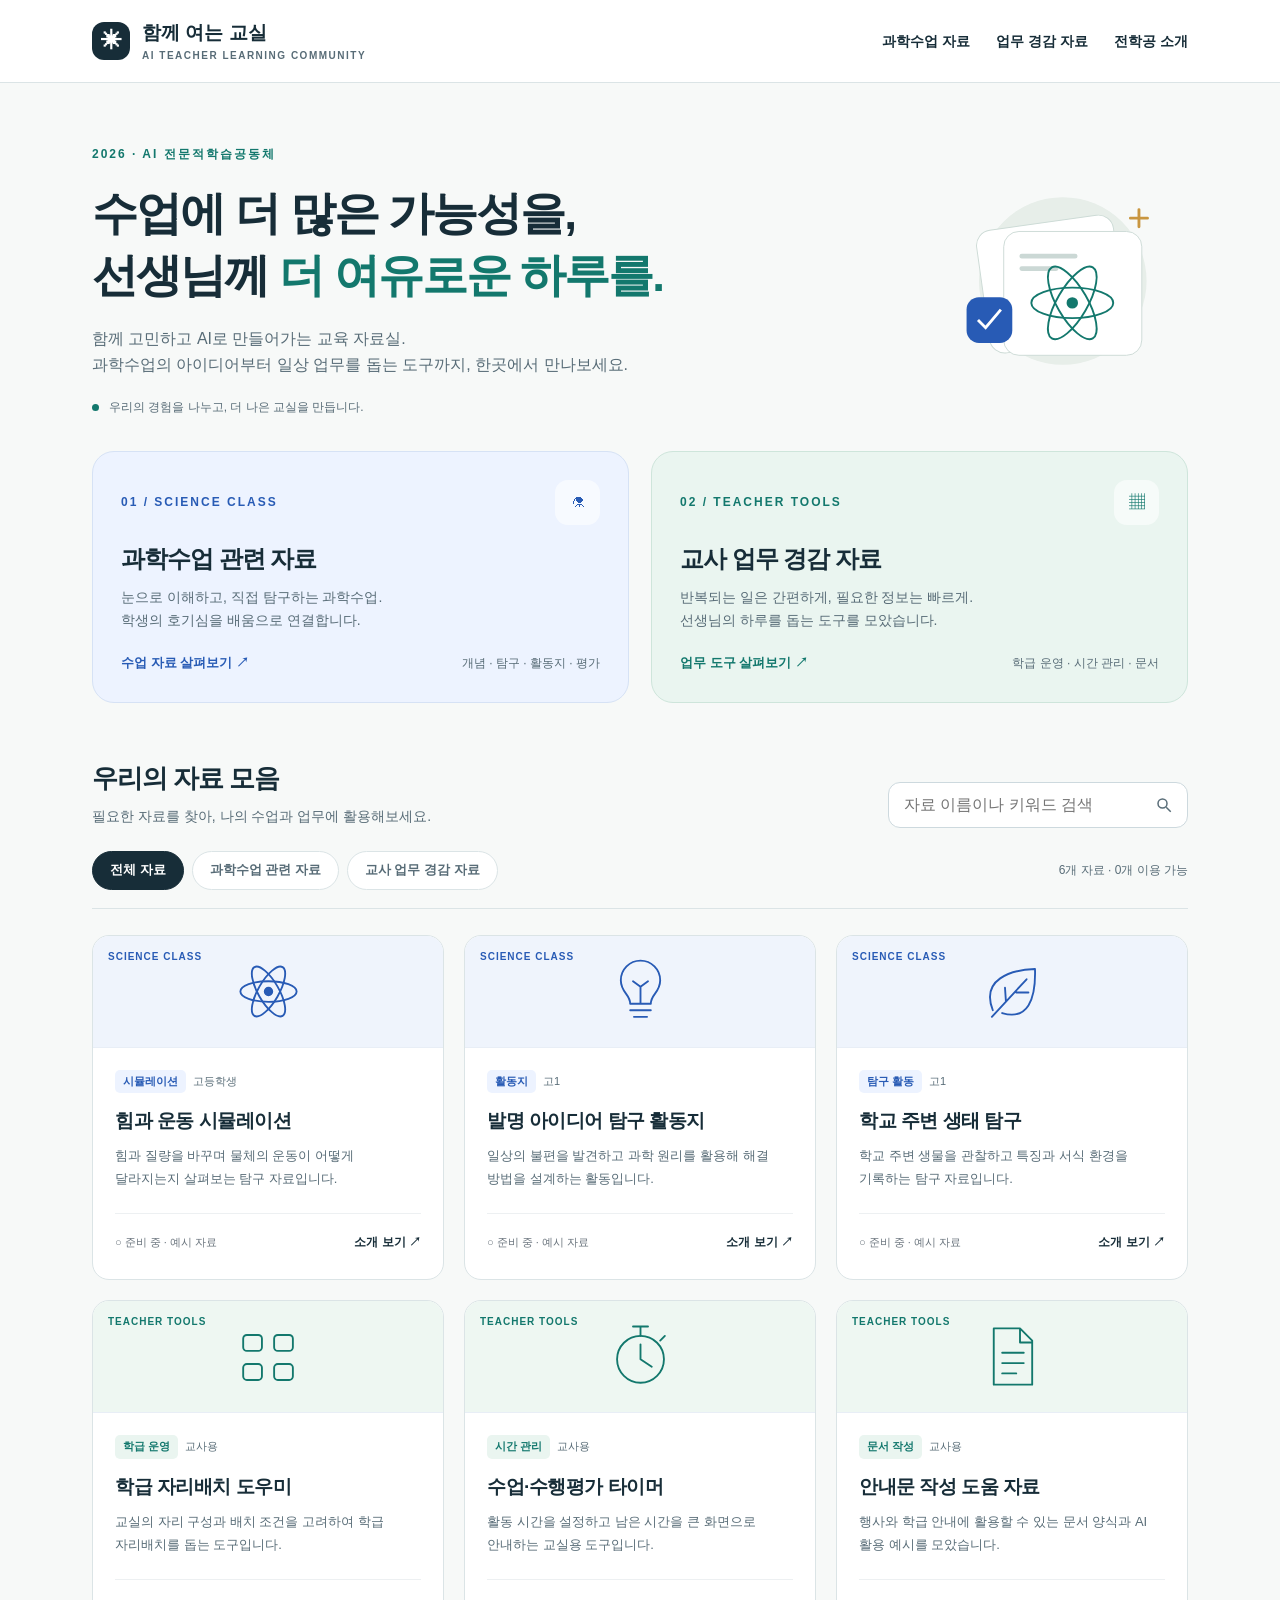
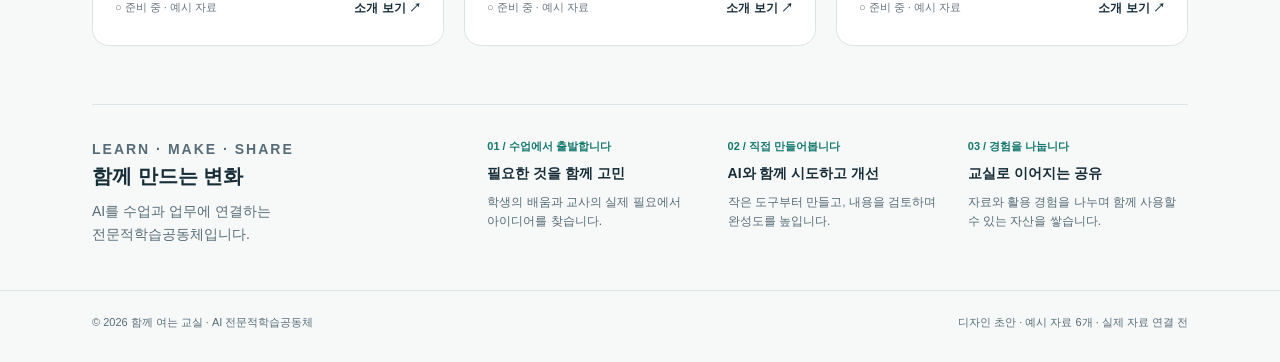
==== index.html @ 724ffe02 "Add files via upload" ====
<!DOCTYPE html>
<html lang="ko">
<head>
<meta charset="UTF-8">
<meta name="viewport" content="width=device-width,initial-scale=1">
<meta name="description" content="AI 전문적학습공동체의 과학수업 자료와 교사 업무 경감 도구를 만나는 공간">
<title>함께 여는 교실 | AI 전문적학습공동체</title>
<style>
:root{--ink:#172d38;--muted:#586c77;--line:#dbe4e6;--paper:#f7f9f8;--blue:#285bb5;--teal:#13786d}*{box-sizing:border-box}html{scroll-behavior:smooth;scroll-padding-top:100px}body{margin:0;background:var(--paper);color:var(--ink);font-family:"Pretendard","Noto Sans KR","Malgun Gothic",sans-serif;line-height:1.6;word-break:keep-all}button,input,a{-webkit-tap-highlight-color:transparent}button,input{font:inherit}a{color:inherit;text-decoration:none}button,a,input{outline-offset:5px}button:focus-visible,a:focus-visible,input:focus-visible{outline:3px solid #d48316}button{cursor:pointer}svg{display:block}header{background:rgba(255,255,255,.97);border-bottom:1px solid var(--line);position:sticky;top:0;z-index:10}.wrap{max-width:1160px;margin:auto;padding:0 32px}.header-row{min-height:82px;display:flex;align-items:center;justify-content:space-between;gap:25px}.brand{display:flex;gap:12px;align-items:center;font-size:19px;font-weight:800}.brand-mark{width:38px;height:38px;border-radius:12px;background:var(--ink);display:grid;place-items:center;color:white;font-size:21px}.brand small{display:block;font-size:10px;letter-spacing:1.5px;font-weight:600;color:var(--muted)}nav{display:flex;gap:26px;font-size:14px;font-weight:700}nav a:hover{color:var(--blue)}.hero{padding:62px 0 34px;display:grid;grid-template-columns:1fr 250px;align-items:center;gap:24px}.eyebrow{font-size:12px;letter-spacing:2px;font-weight:800;color:var(--teal);margin:0 0 18px}.hero h1{font-size:clamp(30px,4vw,46px);letter-spacing:-2px;line-height:1.35;margin:0 0 20px}.hero h1 span{color:var(--teal)}.lead{color:var(--muted);font-size:16px;margin:0;max-width:660px}.hero-art{width:240px;height:200px}.hero-foot{display:flex;gap:10px;align-items:center;margin-top:20px;font-size:12px;color:var(--muted)}.dot{width:7px;height:7px;background:var(--teal);border-radius:50%}.gateways{display:grid;grid-template-columns:1fr 1fr;gap:22px;margin:0 0 55px}.gateway{border:1px solid #d6e2f5;background:#edf3ff;border-radius:22px;padding:28px;display:block;position:relative;transition:transform .18s,box-shadow .18s}.gateway:hover{transform:translateY(-3px);box-shadow:0 10px 25px #233e5c10}.gateway.work{background:#eaf5f0;border-color:#cee5db}.gate-top{display:flex;align-items:center;justify-content:space-between;color:var(--blue)}.work .gate-top{color:var(--teal)}.gate-number{font-size:12px;font-weight:700;letter-spacing:2px}.iconbox{width:45px;height:45px;display:grid;place-items:center;border-radius:13px;background:#fff9}.gateway h2{font-size:24px;margin:15px 0 8px;letter-spacing:-1px}.gateway p{color:var(--muted);font-size:14px;margin:0 0 22px}.gate-bottom{display:flex;align-items:center;justify-content:space-between;font-size:13px;font-weight:800;color:var(--blue)}.work .gate-bottom{color:var(--teal)}.tags{font-size:12px;font-weight:400;color:var(--muted)}.section-top{display:flex;align-items:end;justify-content:space-between;gap:20px;margin-bottom:23px}.section-top h2{font-size:26px;letter-spacing:-1px;margin:0}.section-top p{color:var(--muted);font-size:14px;margin:6px 0 0}.search{position:relative;width:300px;flex-shrink:0}.search input{width:100%;height:46px;border:1px solid #cdd9de;border-radius:12px;background:white;padding:0 42px 0 15px;color:var(--ink)}.search svg{position:absolute;right:15px;top:14px;color:var(--muted);pointer-events:none}.toolbar{display:flex;align-items:center;justify-content:space-between;gap:12px;border-bottom:1px solid var(--line);padding-bottom:18px;margin-bottom:26px}.filters{display:flex;gap:8px;flex-wrap:wrap}.filter{border:1px solid var(--line);background:white;color:var(--muted);padding:8px 17px;border-radius:30px;font-size:13px;font-weight:700}.filter[aria-pressed="true"]{background:var(--ink);color:white;border-color:var(--ink)}.count{font-size:12px;color:var(--muted);white-space:nowrap}.cards{display:grid;grid-template-columns:repeat(3,1fr);gap:20px}.card{border:1px solid var(--line);background:white;border-radius:17px;overflow:hidden;display:flex;flex-direction:column}.card-visual{height:112px;position:relative;display:flex;align-items:center;justify-content:center;background:#eff4fc;color:var(--blue);border-bottom:1px solid #e8eef6}.card[data-category="work"] .card-visual{background:#eef7f2;color:var(--teal)}.card-visual:before{content:"";position:absolute;inset:0;background-image:radial-gradient(currentColor .7px,transparent .7px);background-size:14px 14px;opacity:.12}.card-visual svg{width:75px;height:75px;position:relative}.visual-label{position:absolute;top:13px;left:15px;font-size:10px;font-weight:700;letter-spacing:1px}.card-body{padding:22px;display:flex;flex-direction:column;flex:1}.meta{display:flex;align-items:center;gap:7px;font-size:11px;color:var(--muted)}.pill{padding:3px 8px;border-radius:5px;background:#edf3ff;color:var(--blue);font-weight:700}.card[data-category="work"] .pill{background:#eaf5f0;color:var(--teal)}.card h3{font-size:19px;margin:13px 0 9px;letter-spacing:-.5px}.card p{font-size:13px;color:var(--muted);margin:0 0 22px;line-height:1.75;flex:1}.card-actions{display:flex;align-items:center;justify-content:space-between;border-top:1px solid #edf0f2;padding-top:14px;gap:10px}.status{font-size:11px;color:#6a747d}.details-btn{font-size:12px;font-weight:700;border:0;background:none;padding:5px 0;color:var(--ink)}.open-link{font-size:12px;font-weight:700;color:var(--blue)}.empty{padding:55px 15px;text-align:center;color:var(--muted);border:1px dashed var(--line);border-radius:16px}.empty button{display:block;margin:15px auto 0;background:var(--ink);color:white;border:0;padding:8px 16px;border-radius:8px}.about{margin:58px 0 45px;border-top:1px solid var(--line);padding-top:33px;display:grid;grid-template-columns:1fr 2fr;gap:45px}.about h2{font-size:20px;margin:0 0 8px}.about p{font-size:14px;color:var(--muted);margin:0}.principles{display:grid;grid-template-columns:repeat(3,1fr);gap:20px}.principles strong{display:block;font-size:14px;margin-bottom:8px}.principles p{font-size:12px}.principles b{font-size:11px;color:var(--teal);display:block;margin-bottom:7px}footer{border-top:1px solid var(--line);padding:23px 0 30px;color:var(--muted);font-size:11px}.footer-row{display:flex;justify-content:space-between;gap:15px}dialog{width:min(520px,calc(100% - 32px));border:1px solid var(--line);border-radius:20px;padding:30px;color:var(--ink);box-shadow:0 25px 100px #172d3830}dialog::backdrop{background:#172d3866;backdrop-filter:blur(4px)}dialog h2{font-size:23px;margin:18px 0 12px}dialog p{font-size:15px;color:var(--muted)}.modal-note{font-size:13px!important;background:#f3f6f8;padding:15px;border-radius:10px}.close{float:right;border:0;background:#edf1f3;border-radius:50%;width:32px;height:32px}.skip{position:absolute;top:-70px;left:15px;background:white;padding:10px;z-index:99}.skip:focus{top:10px}[hidden]{display:none!important}@media(max-width:850px){.hero{grid-template-columns:1fr 180px}.hero-art{width:180px}.cards{grid-template-columns:repeat(2,1fr)}.tags{display:none}.about{grid-template-columns:1fr;gap:25px}nav{gap:15px;font-size:12px}}@media(max-width:600px){.wrap{padding:0 20px}.header-row{min-height:72px}.brand{font-size:16px}.brand small{font-size:8px}nav a:not(:last-child){display:none}.hero{display:block;padding:36px 0 27px}.hero-art{display:none}.hero h1{letter-spacing:-1.3px;font-size:32px}.lead{font-size:14px}.gateways{grid-template-columns:1fr;gap:14px;margin-bottom:38px}.gateway{padding:23px}.gateway h2{font-size:22px}.gateway p{margin-bottom:18px}.section-top{display:block}.search{width:100%;margin-top:20px}.toolbar{align-items:start;flex-direction:column}.filter{font-size:12px;padding:8px 13px}.cards{grid-template-columns:1fr}.card-visual{height:105px}.principles{grid-template-columns:1fr}.footer-row{flex-direction:column}.about{margin-top:40px}}@media(prefers-reduced-motion:reduce){html{scroll-behavior:auto}*{transition:none!important}}
</style>
</head>
<body>
<a class="skip" href="#resources">자료 목록으로 바로가기</a>
<header><div class="wrap header-row"><a class="brand" href="#top"><span class="brand-mark" aria-hidden="true">✳</span><span>함께 여는 교실<small>AI TEACHER LEARNING COMMUNITY</small></span></a><nav aria-label="주 메뉴"><a href="#resources" data-go="science">과학수업 자료</a><a href="#resources" data-go="work">업무 경감 자료</a><a href="#about">전학공 소개</a></nav></div></header>
<main class="wrap" id="top">
<section class="hero" aria-labelledby="hero-title"><div><p class="eyebrow">2026 · AI 전문적학습공동체</p><h1 id="hero-title">수업에 더 많은 가능성을,<br>선생님께 <span>더 여유로운 하루를.</span></h1><p class="lead">함께 고민하고 AI로 만들어가는 교육 자료실.<br>과학수업의 아이디어부터 일상 업무를 돕는 도구까지, 한곳에서 만나보세요.</p><div class="hero-foot"><span class="dot"></span>우리의 경험을 나누고, 더 나은 교실을 만듭니다.</div></div>
<svg class="hero-art" viewBox="0 0 250 210" aria-hidden="true"><circle cx="130" cy="105" r="88" fill="#e7eee9"/><rect x="46" y="43" width="145" height="130" rx="16" fill="white" stroke="#cddbd6" transform="rotate(-8 120 110)"/><rect x="68" y="53" width="145" height="130" rx="16" fill="#fff" stroke="#cddbd6"/><path d="M87 79h56m-56 13h36" stroke="#cbd8d5" stroke-width="5" stroke-linecap="round"/><g stroke="#13786d" stroke-width="2" fill="none" transform="translate(140 128)"><ellipse rx="43" ry="16"/><ellipse rx="43" ry="16" transform="rotate(60)"/><ellipse rx="43" ry="16" transform="rotate(-60)"/><circle r="6" fill="#13786d" stroke="none"/></g><rect x="29" y="122" width="48" height="48" rx="13" fill="#285bb5"/><path d="m41 146 8 8 16-19" stroke="white" stroke-width="3" fill="none"/><path d="M210 30v18m-9-9h18" stroke="#c99640" stroke-width="3" stroke-linecap="round"/></svg></section>
<section class="gateways" aria-label="자료 분류"><a class="gateway" href="#resources" data-go="science"><div class="gate-top"><span class="gate-number">01 / SCIENCE CLASS</span><span class="iconbox" aria-hidden="true">⚗</span></div><h2>과학수업 관련 자료</h2><p>눈으로 이해하고, 직접 탐구하는 과학수업.<br>학생의 호기심을 배움으로 연결합니다.</p><div class="gate-bottom"><span>수업 자료 살펴보기 ↗</span><span class="tags">개념 · 탐구 · 활동지 · 평가</span></div></a><a class="gateway work" href="#resources" data-go="work"><div class="gate-top"><span class="gate-number">02 / TEACHER TOOLS</span><span class="iconbox" aria-hidden="true">▦</span></div><h2>교사 업무 경감 자료</h2><p>반복되는 일은 간편하게, 필요한 정보는 빠르게.<br>선생님의 하루를 돕는 도구를 모았습니다.</p><div class="gate-bottom"><span>업무 도구 살펴보기 ↗</span><span class="tags">학급 운영 · 시간 관리 · 문서</span></div></a></section>
<section id="resources" aria-labelledby="resources-title"><div class="section-top"><div><h2 id="resources-title">우리의 자료 모음</h2><p>필요한 자료를 찾아, 나의 수업과 업무에 활용해보세요.</p></div><div class="search"><label for="search" hidden>자료 이름 또는 키워드 검색</label><input id="search" type="search" placeholder="자료 이름이나 키워드 검색" autocomplete="off"><svg width="18" height="18" viewBox="0 0 24 24" fill="none" stroke="currentColor" stroke-width="2" aria-hidden="true"><circle cx="10" cy="10" r="6"/><path d="m15 15 6 6"/></svg></div></div><div class="toolbar"><div class="filters" aria-label="자료 분류 필터"><button class="filter" data-filter="all" aria-pressed="true">전체 자료</button><button class="filter" data-filter="science" aria-pressed="false">과학수업 관련 자료</button><button class="filter" data-filter="work" aria-pressed="false">교사 업무 경감 자료</button></div><span class="count" id="count" role="status" aria-live="polite"></span></div><div class="cards" id="cards"></div><div class="empty" id="empty" hidden>검색 조건에 맞는 자료가 없습니다.<br>다른 단어로 검색해보세요.<button id="reset">전체 자료 보기</button></div><noscript><p>검색과 자료 목록을 이용하려면 브라우저에서 JavaScript를 허용해주세요.</p></noscript></section>
<section class="about" id="about"><div><p class="eyebrow">LEARN · MAKE · SHARE</p><h2>함께 만드는 변화</h2><p>AI를 수업과 업무에 연결하는<br>전문적학습공동체입니다.</p></div><div class="principles"><div><b>01 / 수업에서 출발합니다</b><strong>필요한 것을 함께 고민</strong><p>학생의 배움과 교사의 실제 필요에서 아이디어를 찾습니다.</p></div><div><b>02 / 직접 만들어봅니다</b><strong>AI와 함께 시도하고 개선</strong><p>작은 도구부터 만들고, 내용을 검토하며 완성도를 높입니다.</p></div><div><b>03 / 경험을 나눕니다</b><strong>교실로 이어지는 공유</strong><p>자료와 활용 경험을 나누며 함께 사용할 수 있는 자산을 쌓습니다.</p></div></div></section>
</main><footer><div class="wrap footer-row"><span>© 2026 함께 여는 교실 · AI 전문적학습공동체</span><span>디자인 초안 · 예시 자료 6개 · 실제 자료 연결 전</span></div></footer>
<dialog id="detail" aria-labelledby="detail-title"><button class="close" aria-label="소개 창 닫기" id="close">✕</button><span class="pill" id="detail-category"></span><h2 id="detail-title"></h2><p id="detail-description"></p><p class="modal-note">이 항목은 화면 구성을 위한 예시입니다. 실제 자료가 등록되면 이곳에서 자료를 열 수 있습니다.</p><div id="detail-link"></div></dialog>
<script>
/* =============================================================
   자료 추가/수정 방법
   아래 RESOURCES의 한 항목을 복사해서 추가하세요.
   category: "science" = 과학수업 / "work" = 업무 경감
   url: "" = 준비 중. 실제 자료 주소 또는 "materials/활동지.pdf" 입력.
   같은 저장소의 파일은 /로 시작하지 않는 상대경로를 사용하세요.
   파일을 GitHub에 올리는 것과 이 목록에 카드를 추가하는 것은 별도입니다.
   ============================================================= */
const RESOURCES = [
 {title:"힘과 운동 시뮬레이션",category:"science",type:"시뮬레이션",audience:"고등학생",description:"힘과 질량을 바꾸며 물체의 운동이 어떻게 달라지는지 살펴보는 탐구 자료입니다.",tags:"물리 가속도 운동",icon:"atom",url:""},
 {title:"발명 아이디어 탐구 활동지",category:"science",type:"활동지",audience:"고1",description:"일상의 불편을 발견하고 과학 원리를 활용해 해결 방법을 설계하는 활동입니다.",tags:"과학탐구실험 발명 설계",icon:"bulb",url:""},
 {title:"학교 주변 생태 탐구",category:"science",type:"탐구 활동",audience:"고1",description:"학교 주변 생물을 관찰하고 특징과 서식 환경을 기록하는 탐구 자료입니다.",tags:"생명 생물 생태조사 관찰",icon:"leaf",url:""},
 {title:"학급 자리배치 도우미",category:"work",type:"학급 운영",audience:"교사용",description:"교실의 자리 구성과 배치 조건을 고려하여 학급 자리배치를 돕는 도구입니다.",tags:"좌석 담임 학생",icon:"grid",url:""},
 {title:"수업·수행평가 타이머",category:"work",type:"시간 관리",audience:"교사용",description:"활동 시간을 설정하고 남은 시간을 큰 화면으로 안내하는 교실용 도구입니다.",tags:"시계 시험 시간 카운트다운",icon:"clock",url:""},
 {title:"안내문 작성 도움 자료",category:"work",type:"문서 작성",audience:"교사용",description:"행사와 학급 안내에 활용할 수 있는 문서 양식과 AI 활용 예시를 모았습니다.",tags:"가정통신문 행사 양식 프롬프트",icon:"doc",url:""}
];
const icons={atom:'<ellipse cx="40" cy="40" rx="30" ry="11"/><ellipse cx="40" cy="40" rx="30" ry="11" transform="rotate(60 40 40)"/><ellipse cx="40" cy="40" rx="30" ry="11" transform="rotate(-60 40 40)"/><circle cx="40" cy="40" r="4" fill="currentColor"/>',bulb:'<path d="M29 53c0-10-10-12-10-25a21 21 0 0 1 42 0c0 13-10 15-10 25Z"/><path d="M29 60h22m-18 7h14M40 52V35m-8-6 8 6 8-6"/>',leaf:'<path d="M19 60C6 27 38 17 64 16c1 33-8 55-35 47M18 67l37-40M33 51l-1-15m12 5h13"/>',grid:'<rect x="13" y="17" width="20" height="17" rx="4"/><rect x="46" y="17" width="20" height="17" rx="4"/><rect x="13" y="48" width="20" height="17" rx="4"/><rect x="46" y="48" width="20" height="17" rx="4"/>',clock:'<circle cx="40" cy="43" r="25"/><path d="M40 43V27m0 16 12 8M32 8h16M40 8v10m21 5 5-5"/>',doc:'<path d="M20 10h28l13 13v47H20ZM48 10v15h13M29 36h23M29 47h23M29 58h15"/>'};
const cards=document.getElementById('cards'), search=document.getElementById('search'), dialog=document.getElementById('detail');
let category='all';
function escapeHTML(value){return String(value).replace(/[&<>"']/g,c=>({'&':'&amp;','<':'&lt;','>':'&gt;','"':'&quot;',"'":'&#39;'}[c]));}
function safeURL(value){if(!value||!value.trim())return '';try{const u=new URL(value,location.href);return ['http:','https:'].includes(u.protocol)||location.protocol==='file:'&&u.protocol==='file:'?u.href:'';}catch{return '';}}
function render(){const term=search.value.trim().toLocaleLowerCase();const list=RESOURCES.map((r,index)=>({...r,index})).filter(r=>(category==='all'||r.category===category)&&[r.title,r.description,r.tags,r.type,r.audience].join(' ').toLocaleLowerCase().includes(term));cards.innerHTML=list.map(r=>{const url=safeURL(r.url);return `<article class="card" data-category="${escapeHTML(r.category)}"><div class="card-visual" aria-hidden="true"><span class="visual-label">${r.category==='science'?'SCIENCE CLASS':'TEACHER TOOLS'}</span><svg viewBox="0 0 80 80" fill="none" stroke="currentColor" stroke-width="2" stroke-linecap="round" stroke-linejoin="round">${icons[r.icon]||icons.doc}</svg></div><div class="card-body"><div class="meta"><span class="pill">${escapeHTML(r.type)}</span><span>${escapeHTML(r.audience)}</span></div><h3>${escapeHTML(r.title)}</h3><p>${escapeHTML(r.description)}</p><div class="card-actions"><span class="status">${url?'● 이용 가능':'○ 준비 중 · 예시 자료'}</span>${url?`<a class="open-link" href="${escapeHTML(url)}" target="_blank" rel="noopener noreferrer">자료 열기 ↗</a>`:`<button class="details-btn" data-detail="${r.index}">소개 보기 ↗</button>`}</div></div></article>`;}).join('');document.getElementById('count').textContent=`${list.length}개 자료 · ${list.filter(r=>safeURL(r.url)).length}개 이용 가능`;document.getElementById('empty').hidden=list.length>0;document.querySelectorAll('[data-filter]').forEach(b=>b.setAttribute('aria-pressed',String(b.dataset.filter===category)));}
function choose(value,clear){category=value;if(clear)search.value='';render();}
document.querySelectorAll('[data-filter]').forEach(b=>b.addEventListener('click',()=>choose(b.dataset.filter,false)));
document.querySelectorAll('[data-go]').forEach(a=>a.addEventListener('click',()=>choose(a.dataset.go,true)));
search.addEventListener('input',render);document.getElementById('reset').addEventListener('click',()=>{choose('all',true);search.focus();});
cards.addEventListener('click',e=>{const button=e.target.closest('[data-detail]');if(!button)return;const r=RESOURCES[Number(button.dataset.detail)];document.getElementById('detail-title').textContent=r.title;document.getElementById('detail-description').textContent=r.description;document.getElementById('detail-category').textContent=r.category==='science'?'과학수업 관련 자료':'교사 업무 경감 자료';dialog.showModal();});
document.getElementById('close').addEventListener('click',()=>dialog.close());dialog.addEventListener('click',e=>{if(e.target===dialog){const b=dialog.getBoundingClientRect();if(e.clientX<b.left||e.clientX>b.right||e.clientY<b.top||e.clientY>b.bottom)dialog.close();}});render();
</script></body></html>
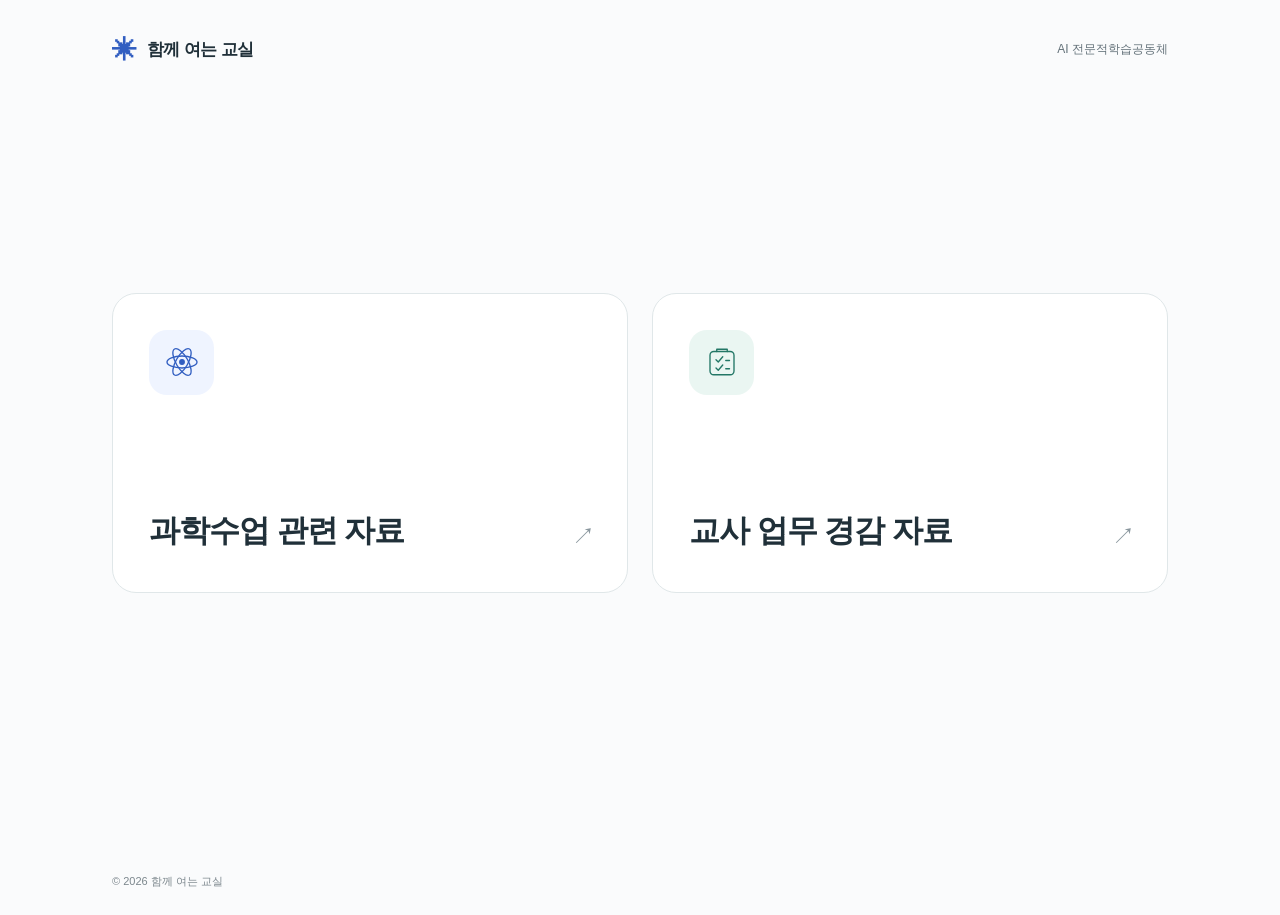
==== commit fa32ab0b: "Add files via upload" ====
--- a/index.html
+++ b/index.html
@@ -1,52 +1,92 @@
 <!DOCTYPE html>
 <html lang="ko">
 <head>
-<meta charset="UTF-8">
-<meta name="viewport" content="width=device-width,initial-scale=1">
-<meta name="description" content="AI 전문적학습공동체의 과학수업 자료와 교사 업무 경감 도구를 만나는 공간">
-<title>함께 여는 교실 | AI 전문적학습공동체</title>
+<meta charset="UTF-8"><meta name="viewport" content="width=device-width,initial-scale=1">
+<title>함께 여는 교실</title>
+<meta name="description" content="AI 전문적학습공동체 과학수업 자료와 교사 업무 경감 자료">
 <style>
-:root{--ink:#172d38;--muted:#586c77;--line:#dbe4e6;--paper:#f7f9f8;--blue:#285bb5;--teal:#13786d}*{box-sizing:border-box}html{scroll-behavior:smooth;scroll-padding-top:100px}body{margin:0;background:var(--paper);color:var(--ink);font-family:"Pretendard","Noto Sans KR","Malgun Gothic",sans-serif;line-height:1.6;word-break:keep-all}button,input,a{-webkit-tap-highlight-color:transparent}button,input{font:inherit}a{color:inherit;text-decoration:none}button,a,input{outline-offset:5px}button:focus-visible,a:focus-visible,input:focus-visible{outline:3px solid #d48316}button{cursor:pointer}svg{display:block}header{background:rgba(255,255,255,.97);border-bottom:1px solid var(--line);position:sticky;top:0;z-index:10}.wrap{max-width:1160px;margin:auto;padding:0 32px}.header-row{min-height:82px;display:flex;align-items:center;justify-content:space-between;gap:25px}.brand{display:flex;gap:12px;align-items:center;font-size:19px;font-weight:800}.brand-mark{width:38px;height:38px;border-radius:12px;background:var(--ink);display:grid;place-items:center;color:white;font-size:21px}.brand small{display:block;font-size:10px;letter-spacing:1.5px;font-weight:600;color:var(--muted)}nav{display:flex;gap:26px;font-size:14px;font-weight:700}nav a:hover{color:var(--blue)}.hero{padding:62px 0 34px;display:grid;grid-template-columns:1fr 250px;align-items:center;gap:24px}.eyebrow{font-size:12px;letter-spacing:2px;font-weight:800;color:var(--teal);margin:0 0 18px}.hero h1{font-size:clamp(30px,4vw,46px);letter-spacing:-2px;line-height:1.35;margin:0 0 20px}.hero h1 span{color:var(--teal)}.lead{color:var(--muted);font-size:16px;margin:0;max-width:660px}.hero-art{width:240px;height:200px}.hero-foot{display:flex;gap:10px;align-items:center;margin-top:20px;font-size:12px;color:var(--muted)}.dot{width:7px;height:7px;background:var(--teal);border-radius:50%}.gateways{display:grid;grid-template-columns:1fr 1fr;gap:22px;margin:0 0 55px}.gateway{border:1px solid #d6e2f5;background:#edf3ff;border-radius:22px;padding:28px;display:block;position:relative;transition:transform .18s,box-shadow .18s}.gateway:hover{transform:translateY(-3px);box-shadow:0 10px 25px #233e5c10}.gateway.work{background:#eaf5f0;border-color:#cee5db}.gate-top{display:flex;align-items:center;justify-content:space-between;color:var(--blue)}.work .gate-top{color:var(--teal)}.gate-number{font-size:12px;font-weight:700;letter-spacing:2px}.iconbox{width:45px;height:45px;display:grid;place-items:center;border-radius:13px;background:#fff9}.gateway h2{font-size:24px;margin:15px 0 8px;letter-spacing:-1px}.gateway p{color:var(--muted);font-size:14px;margin:0 0 22px}.gate-bottom{display:flex;align-items:center;justify-content:space-between;font-size:13px;font-weight:800;color:var(--blue)}.work .gate-bottom{color:var(--teal)}.tags{font-size:12px;font-weight:400;color:var(--muted)}.section-top{display:flex;align-items:end;justify-content:space-between;gap:20px;margin-bottom:23px}.section-top h2{font-size:26px;letter-spacing:-1px;margin:0}.section-top p{color:var(--muted);font-size:14px;margin:6px 0 0}.search{position:relative;width:300px;flex-shrink:0}.search input{width:100%;height:46px;border:1px solid #cdd9de;border-radius:12px;background:white;padding:0 42px 0 15px;color:var(--ink)}.search svg{position:absolute;right:15px;top:14px;color:var(--muted);pointer-events:none}.toolbar{display:flex;align-items:center;justify-content:space-between;gap:12px;border-bottom:1px solid var(--line);padding-bottom:18px;margin-bottom:26px}.filters{display:flex;gap:8px;flex-wrap:wrap}.filter{border:1px solid var(--line);background:white;color:var(--muted);padding:8px 17px;border-radius:30px;font-size:13px;font-weight:700}.filter[aria-pressed="true"]{background:var(--ink);color:white;border-color:var(--ink)}.count{font-size:12px;color:var(--muted);white-space:nowrap}.cards{display:grid;grid-template-columns:repeat(3,1fr);gap:20px}.card{border:1px solid var(--line);background:white;border-radius:17px;overflow:hidden;display:flex;flex-direction:column}.card-visual{height:112px;position:relative;display:flex;align-items:center;justify-content:center;background:#eff4fc;color:var(--blue);border-bottom:1px solid #e8eef6}.card[data-category="work"] .card-visual{background:#eef7f2;color:var(--teal)}.card-visual:before{content:"";position:absolute;inset:0;background-image:radial-gradient(currentColor .7px,transparent .7px);background-size:14px 14px;opacity:.12}.card-visual svg{width:75px;height:75px;position:relative}.visual-label{position:absolute;top:13px;left:15px;font-size:10px;font-weight:700;letter-spacing:1px}.card-body{padding:22px;display:flex;flex-direction:column;flex:1}.meta{display:flex;align-items:center;gap:7px;font-size:11px;color:var(--muted)}.pill{padding:3px 8px;border-radius:5px;background:#edf3ff;color:var(--blue);font-weight:700}.card[data-category="work"] .pill{background:#eaf5f0;color:var(--teal)}.card h3{font-size:19px;margin:13px 0 9px;letter-spacing:-.5px}.card p{font-size:13px;color:var(--muted);margin:0 0 22px;line-height:1.75;flex:1}.card-actions{display:flex;align-items:center;justify-content:space-between;border-top:1px solid #edf0f2;padding-top:14px;gap:10px}.status{font-size:11px;color:#6a747d}.details-btn{font-size:12px;font-weight:700;border:0;background:none;padding:5px 0;color:var(--ink)}.open-link{font-size:12px;font-weight:700;color:var(--blue)}.empty{padding:55px 15px;text-align:center;color:var(--muted);border:1px dashed var(--line);border-radius:16px}.empty button{display:block;margin:15px auto 0;background:var(--ink);color:white;border:0;padding:8px 16px;border-radius:8px}.about{margin:58px 0 45px;border-top:1px solid var(--line);padding-top:33px;display:grid;grid-template-columns:1fr 2fr;gap:45px}.about h2{font-size:20px;margin:0 0 8px}.about p{font-size:14px;color:var(--muted);margin:0}.principles{display:grid;grid-template-columns:repeat(3,1fr);gap:20px}.principles strong{display:block;font-size:14px;margin-bottom:8px}.principles p{font-size:12px}.principles b{font-size:11px;color:var(--teal);display:block;margin-bottom:7px}footer{border-top:1px solid var(--line);padding:23px 0 30px;color:var(--muted);font-size:11px}.footer-row{display:flex;justify-content:space-between;gap:15px}dialog{width:min(520px,calc(100% - 32px));border:1px solid var(--line);border-radius:20px;padding:30px;color:var(--ink);box-shadow:0 25px 100px #172d3830}dialog::backdrop{background:#172d3866;backdrop-filter:blur(4px)}dialog h2{font-size:23px;margin:18px 0 12px}dialog p{font-size:15px;color:var(--muted)}.modal-note{font-size:13px!important;background:#f3f6f8;padding:15px;border-radius:10px}.close{float:right;border:0;background:#edf1f3;border-radius:50%;width:32px;height:32px}.skip{position:absolute;top:-70px;left:15px;background:white;padding:10px;z-index:99}.skip:focus{top:10px}[hidden]{display:none!important}@media(max-width:850px){.hero{grid-template-columns:1fr 180px}.hero-art{width:180px}.cards{grid-template-columns:repeat(2,1fr)}.tags{display:none}.about{grid-template-columns:1fr;gap:25px}nav{gap:15px;font-size:12px}}@media(max-width:600px){.wrap{padding:0 20px}.header-row{min-height:72px}.brand{font-size:16px}.brand small{font-size:8px}nav a:not(:last-child){display:none}.hero{display:block;padding:36px 0 27px}.hero-art{display:none}.hero h1{letter-spacing:-1.3px;font-size:32px}.lead{font-size:14px}.gateways{grid-template-columns:1fr;gap:14px;margin-bottom:38px}.gateway{padding:23px}.gateway h2{font-size:22px}.gateway p{margin-bottom:18px}.section-top{display:block}.search{width:100%;margin-top:20px}.toolbar{align-items:start;flex-direction:column}.filter{font-size:12px;padding:8px 13px}.cards{grid-template-columns:1fr}.card-visual{height:105px}.principles{grid-template-columns:1fr}.footer-row{flex-direction:column}.about{margin-top:40px}}@media(prefers-reduced-motion:reduce){html{scroll-behavior:auto}*{transition:none!important}}
+:root{--ink:#203039;--muted:#64727a;--line:#e0e7e9;--accent:#315ec1;--tint:#eff4ff}
+*{box-sizing:border-box}body{margin:0;font-family:"Pretendard","Malgun Gothic",sans-serif;background:#fafbfc;color:var(--ink);line-height:1.6;word-break:keep-all}a{color:inherit;text-decoration:none}button,input{font:inherit}button,a{ -webkit-tap-highlight-color:transparent}button{cursor:pointer}a:focus-visible,button:focus-visible,input:focus-visible{outline:3px solid #c58125;outline-offset:5px}[hidden]{display:none!important}
+header{max-width:1120px;margin:auto;padding:30px 32px;display:flex;align-items:center;justify-content:space-between}.brand{font-size:17px;font-weight:800;letter-spacing:-.5px;display:flex;align-items:center;gap:10px}.mark{color:#315ec1;font-size:25px}.community{font-size:12px;color:var(--muted)}main{max-width:1120px;margin:auto;padding:0 32px}
+.home{min-height:calc(100svh - 145px);display:flex;flex-direction:column;justify-content:center;padding-bottom:70px}.choices{display:grid;grid-template-columns:1fr 1fr;gap:24px}.choice{min-height:300px;background:#fff;border:1px solid var(--line);border-radius:24px;padding:36px;display:flex;flex-direction:column;align-items:flex-start;position:relative;transition:transform .18s,border-color .18s,box-shadow .18s}.choice:hover{transform:translateY(-5px);border-color:#a6bce8;box-shadow:0 18px 50px #20303908}.choice.work:hover{border-color:#9ac9be}.symbol{width:65px;height:65px;border-radius:18px;display:grid;place-items:center;background:#eff4ff;color:#315ec1}.work .symbol{background:#eaf6f2;color:#237766}.symbol svg{width:36px;height:36px}.choice h1{font-size:clamp(23px,3vw,31px);font-weight:750;letter-spacing:-1px;margin:auto 0 0;padding-top:40px}.arrow{position:absolute;bottom:37px;right:32px;font-size:23px;color:#8a979e}.choice h1{padding-right:25px}
+footer{max-width:1120px;margin:auto;padding:18px 32px 24px;font-size:11px;color:#7c878d}
+.library{padding:26px 0 60px;min-height:calc(100svh - 145px)}.crumb{display:flex;gap:12px;align-items:center;font-size:13px;color:var(--muted);margin-bottom:28px}.crumb a:hover{color:var(--accent)}.heading{display:flex;justify-content:space-between;align-items:center;gap:24px;margin-bottom:28px}h2{font-size:32px;letter-spacing:-1px;line-height:1.35;margin:0}.search{width:285px;padding:12px 15px;border:1px solid var(--line);border-radius:11px;background:white;color:var(--ink)}.filters{display:flex;gap:9px;flex-wrap:wrap;border-bottom:1px solid var(--line);padding-bottom:22px}.filter{border:1px solid var(--line);padding:9px 18px;background:#fff;border-radius:30px;font-size:13px;color:var(--muted)}.filter[aria-pressed="true"]{background:var(--accent);color:white;border-color:var(--accent)}.list-meta{margin:23px 0 17px;font-size:12px;color:var(--muted);display:flex;justify-content:space-between;gap:15px}.grid{display:grid;grid-template-columns:repeat(3,1fr);gap:18px}.resource{border:1px solid var(--line);border-radius:17px;background:white;padding:25px;display:flex;flex-direction:column;min-height:225px}.label{font-size:11px;font-weight:700;color:var(--accent)}.resource h3{font-size:19px;margin:14px 0 10px;letter-spacing:-.6px}.resource p{font-size:13px;color:var(--muted);margin:0 0 24px;flex:1}.card-bottom{display:flex;justify-content:space-between;align-items:center;gap:10px;font-size:12px;border-top:1px solid #edf0f2;padding-top:15px}.status{color:#7c878d}.open{color:var(--accent);font-weight:700}.empty{text-align:center;padding:70px 15px;border:1px dashed var(--line);border-radius:15px;color:var(--muted)}.reset{display:block;margin:18px auto 0;padding:9px 16px;border:0;border-radius:8px;background:var(--ink);color:white}.back-home{display:inline-flex;margin-top:35px;font-size:13px;color:var(--muted)}.skip{position:absolute;top:-80px;left:20px;background:white;padding:12px;z-index:5}.skip:focus{top:10px}noscript{display:block;border:1px solid #ddd;padding:20px}
+@media(max-width:850px){.grid{grid-template-columns:repeat(2,1fr)}.choice{padding:28px;min-height:270px}.choice h1{font-size:25px}.arrow{right:25px;bottom:28px}}
+@media(max-width:600px){header{padding:24px 22px}.community{font-size:10px}.brand{font-size:15px}main{padding:0 22px}.home{padding:24px 0 50px;min-height:calc(100svh - 135px)}.choices{grid-template-columns:1fr;gap:16px}.choice{min-height:210px;padding:27px}.choice h1{font-size:25px;padding-top:25px}.symbol{width:52px;height:52px;border-radius:15px}.symbol svg{width:30px;height:30px}.heading{display:block}.search{width:100%;margin-top:20px}h2{font-size:27px}.grid{grid-template-columns:1fr}.list-meta{flex-wrap:wrap}.filter{padding:8px 13px;font-size:12px}footer{padding:18px 22px}.library{padding-top:15px}}
+@media(prefers-reduced-motion:reduce){*{transition:none!important}}
 </style>
 </head>
 <body>
-<a class="skip" href="#resources">자료 목록으로 바로가기</a>
-<header><div class="wrap header-row"><a class="brand" href="#top"><span class="brand-mark" aria-hidden="true">✳</span><span>함께 여는 교실<small>AI TEACHER LEARNING COMMUNITY</small></span></a><nav aria-label="주 메뉴"><a href="#resources" data-go="science">과학수업 자료</a><a href="#resources" data-go="work">업무 경감 자료</a><a href="#about">전학공 소개</a></nav></div></header>
-<main class="wrap" id="top">
-<section class="hero" aria-labelledby="hero-title"><div><p class="eyebrow">2026 · AI 전문적학습공동체</p><h1 id="hero-title">수업에 더 많은 가능성을,<br>선생님께 <span>더 여유로운 하루를.</span></h1><p class="lead">함께 고민하고 AI로 만들어가는 교육 자료실.<br>과학수업의 아이디어부터 일상 업무를 돕는 도구까지, 한곳에서 만나보세요.</p><div class="hero-foot"><span class="dot"></span>우리의 경험을 나누고, 더 나은 교실을 만듭니다.</div></div>
-<svg class="hero-art" viewBox="0 0 250 210" aria-hidden="true"><circle cx="130" cy="105" r="88" fill="#e7eee9"/><rect x="46" y="43" width="145" height="130" rx="16" fill="white" stroke="#cddbd6" transform="rotate(-8 120 110)"/><rect x="68" y="53" width="145" height="130" rx="16" fill="#fff" stroke="#cddbd6"/><path d="M87 79h56m-56 13h36" stroke="#cbd8d5" stroke-width="5" stroke-linecap="round"/><g stroke="#13786d" stroke-width="2" fill="none" transform="translate(140 128)"><ellipse rx="43" ry="16"/><ellipse rx="43" ry="16" transform="rotate(60)"/><ellipse rx="43" ry="16" transform="rotate(-60)"/><circle r="6" fill="#13786d" stroke="none"/></g><rect x="29" y="122" width="48" height="48" rx="13" fill="#285bb5"/><path d="m41 146 8 8 16-19" stroke="white" stroke-width="3" fill="none"/><path d="M210 30v18m-9-9h18" stroke="#c99640" stroke-width="3" stroke-linecap="round"/></svg></section>
-<section class="gateways" aria-label="자료 분류"><a class="gateway" href="#resources" data-go="science"><div class="gate-top"><span class="gate-number">01 / SCIENCE CLASS</span><span class="iconbox" aria-hidden="true">⚗</span></div><h2>과학수업 관련 자료</h2><p>눈으로 이해하고, 직접 탐구하는 과학수업.<br>학생의 호기심을 배움으로 연결합니다.</p><div class="gate-bottom"><span>수업 자료 살펴보기 ↗</span><span class="tags">개념 · 탐구 · 활동지 · 평가</span></div></a><a class="gateway work" href="#resources" data-go="work"><div class="gate-top"><span class="gate-number">02 / TEACHER TOOLS</span><span class="iconbox" aria-hidden="true">▦</span></div><h2>교사 업무 경감 자료</h2><p>반복되는 일은 간편하게, 필요한 정보는 빠르게.<br>선생님의 하루를 돕는 도구를 모았습니다.</p><div class="gate-bottom"><span>업무 도구 살펴보기 ↗</span><span class="tags">학급 운영 · 시간 관리 · 문서</span></div></a></section>
-<section id="resources" aria-labelledby="resources-title"><div class="section-top"><div><h2 id="resources-title">우리의 자료 모음</h2><p>필요한 자료를 찾아, 나의 수업과 업무에 활용해보세요.</p></div><div class="search"><label for="search" hidden>자료 이름 또는 키워드 검색</label><input id="search" type="search" placeholder="자료 이름이나 키워드 검색" autocomplete="off"><svg width="18" height="18" viewBox="0 0 24 24" fill="none" stroke="currentColor" stroke-width="2" aria-hidden="true"><circle cx="10" cy="10" r="6"/><path d="m15 15 6 6"/></svg></div></div><div class="toolbar"><div class="filters" aria-label="자료 분류 필터"><button class="filter" data-filter="all" aria-pressed="true">전체 자료</button><button class="filter" data-filter="science" aria-pressed="false">과학수업 관련 자료</button><button class="filter" data-filter="work" aria-pressed="false">교사 업무 경감 자료</button></div><span class="count" id="count" role="status" aria-live="polite"></span></div><div class="cards" id="cards"></div><div class="empty" id="empty" hidden>검색 조건에 맞는 자료가 없습니다.<br>다른 단어로 검색해보세요.<button id="reset">전체 자료 보기</button></div><noscript><p>검색과 자료 목록을 이용하려면 브라우저에서 JavaScript를 허용해주세요.</p></noscript></section>
-<section class="about" id="about"><div><p class="eyebrow">LEARN · MAKE · SHARE</p><h2>함께 만드는 변화</h2><p>AI를 수업과 업무에 연결하는<br>전문적학습공동체입니다.</p></div><div class="principles"><div><b>01 / 수업에서 출발합니다</b><strong>필요한 것을 함께 고민</strong><p>학생의 배움과 교사의 실제 필요에서 아이디어를 찾습니다.</p></div><div><b>02 / 직접 만들어봅니다</b><strong>AI와 함께 시도하고 개선</strong><p>작은 도구부터 만들고, 내용을 검토하며 완성도를 높입니다.</p></div><div><b>03 / 경험을 나눕니다</b><strong>교실로 이어지는 공유</strong><p>자료와 활용 경험을 나누며 함께 사용할 수 있는 자산을 쌓습니다.</p></div></div></section>
-</main><footer><div class="wrap footer-row"><span>© 2026 함께 여는 교실 · AI 전문적학습공동체</span><span>디자인 초안 · 예시 자료 6개 · 실제 자료 연결 전</span></div></footer>
-<dialog id="detail" aria-labelledby="detail-title"><button class="close" aria-label="소개 창 닫기" id="close">✕</button><span class="pill" id="detail-category"></span><h2 id="detail-title"></h2><p id="detail-description"></p><p class="modal-note">이 항목은 화면 구성을 위한 예시입니다. 실제 자료가 등록되면 이곳에서 자료를 열 수 있습니다.</p><div id="detail-link"></div></dialog>
+<a href="#content" class="skip">본문으로 이동</a>
+<header><a class="brand" href="#home"><span class="mark" aria-hidden="true">✳</span>함께 여는 교실</a><span class="community">AI 전문적학습공동체</span></header>
+<main id="content">
+<section class="home" id="home-view" aria-label="자료 분류 선택">
+<div class="choices">
+<a class="choice" href="#science"><span class="symbol" aria-hidden="true"><svg viewBox="0 0 48 48" fill="none" stroke="currentColor" stroke-width="1.8"><ellipse cx="24" cy="24" rx="20" ry="8"/><ellipse cx="24" cy="24" rx="20" ry="8" transform="rotate(60 24 24)"/><ellipse cx="24" cy="24" rx="20" ry="8" transform="rotate(-60 24 24)"/><circle cx="24" cy="24" r="3" fill="currentColor"/></svg></span><h1>과학수업 관련 자료</h1><span class="arrow" aria-hidden="true">↗</span></a>
+<a class="choice work" href="#work"><span class="symbol" aria-hidden="true"><svg viewBox="0 0 48 48" fill="none" stroke="currentColor" stroke-width="1.8"><rect x="8" y="10" width="32" height="31" rx="5"/><path d="M17 10V7h14v3M16 21l3 3 6-7m-9 15 3 3 6-7m4-6h5m-5 11h5" stroke-linecap="round" stroke-linejoin="round"/></svg></span><h1>교사 업무 경감 자료</h1><span class="arrow" aria-hidden="true">↗</span></a>
+</div></section>
+<section class="library" id="library-view" aria-labelledby="section-title" hidden>
+<div class="crumb"><a href="#home">← 처음으로</a><span aria-hidden="true">/</span><span id="crumb-current"></span></div>
+<div class="heading"><h2 id="section-title" tabindex="-1"></h2><input class="search" id="search" type="search" placeholder="자료 검색" aria-label="현재 분류에서 자료 검색"></div>
+<div class="filters" id="filters" aria-label="세부 분류"></div>
+<div class="list-meta"><span id="count" role="status" aria-live="polite"></span><span id="sample-note"></span></div>
+<div class="grid" id="cards"></div>
+<div class="empty" id="empty" hidden><span>이 분류에 등록된 자료가 없거나 검색 결과가 없습니다.</span><button class="reset" id="reset">이 분야의 전체 자료 보기</button></div>
+<a class="back-home" href="#home">← 두 가지 분류로 돌아가기</a>
+</section>
+<noscript>자료를 분류별로 보려면 브라우저의 JavaScript를 허용해주세요.</noscript>
+</main>
+<footer>© 2026 함께 여는 교실</footer>
+
+<!-- 자료를 등록할 때 아래 JSON 목록만 수정하세요.
+category: science(과학수업), work(교사 업무 경감)
+subcategory: science는 물리학/화학/생명과학/지구과학/과학탐구실험/융합·공통
+             work는 학급 운영/평가·기록/문서·행정/시간·일정/기타 도구
+url: 빈 문자열은 준비 중. 내부 파일은 tools/timer/index.html 같은 상대경로.
+example: 실제 자료는 false. 준비 중인 예시 카드는 true.
+마지막 항목 뒤에는 쉼표를 붙이지 마세요. -->
+<script id="resource-data" type="application/json">
+[
+  {"title":"힘과 운동 시뮬레이션","category":"science","subcategory":"물리학","description":"힘과 질량에 따른 운동의 변화를 탐구합니다.","type":"시뮬레이션","url":"","example":true},
+  {"title":"발명 아이디어 탐구 활동지","category":"science","subcategory":"과학탐구실험","description":"과학 원리로 일상의 불편을 해결하는 설계 활동입니다.","type":"활동지","url":"","example":true},
+  {"title":"학교 주변 생태 탐구","category":"science","subcategory":"생명과학","description":"주변 생물의 특징과 서식 환경을 관찰합니다.","type":"탐구 활동","url":"","example":true},
+  {"title":"학급 자리배치 도우미","category":"work","subcategory":"학급 운영","description":"교실 구성에 맞춰 학생의 자리를 배치합니다.","type":"웹 도구","url":"","example":true},
+  {"title":"수업·수행평가 타이머","category":"work","subcategory":"시간·일정","description":"활동 시간과 남은 시간을 큰 화면으로 안내합니다.","type":"웹 도구","url":"","example":true},
+  {"title":"안내문 작성 도움 자료","category":"work","subcategory":"문서·행정","description":"안내문 양식과 AI 활용 예시를 모았습니다.","type":"문서","url":"","example":true}
+]
+</script>
 <script>
-/* =============================================================
-   자료 추가/수정 방법
-   아래 RESOURCES의 한 항목을 복사해서 추가하세요.
-   category: "science" = 과학수업 / "work" = 업무 경감
-   url: "" = 준비 중. 실제 자료 주소 또는 "materials/활동지.pdf" 입력.
-   같은 저장소의 파일은 /로 시작하지 않는 상대경로를 사용하세요.
-   파일을 GitHub에 올리는 것과 이 목록에 카드를 추가하는 것은 별도입니다.
-   ============================================================= */
-const RESOURCES = [
- {title:"힘과 운동 시뮬레이션",category:"science",type:"시뮬레이션",audience:"고등학생",description:"힘과 질량을 바꾸며 물체의 운동이 어떻게 달라지는지 살펴보는 탐구 자료입니다.",tags:"물리 가속도 운동",icon:"atom",url:""},
- {title:"발명 아이디어 탐구 활동지",category:"science",type:"활동지",audience:"고1",description:"일상의 불편을 발견하고 과학 원리를 활용해 해결 방법을 설계하는 활동입니다.",tags:"과학탐구실험 발명 설계",icon:"bulb",url:""},
- {title:"학교 주변 생태 탐구",category:"science",type:"탐구 활동",audience:"고1",description:"학교 주변 생물을 관찰하고 특징과 서식 환경을 기록하는 탐구 자료입니다.",tags:"생명 생물 생태조사 관찰",icon:"leaf",url:""},
- {title:"학급 자리배치 도우미",category:"work",type:"학급 운영",audience:"교사용",description:"교실의 자리 구성과 배치 조건을 고려하여 학급 자리배치를 돕는 도구입니다.",tags:"좌석 담임 학생",icon:"grid",url:""},
- {title:"수업·수행평가 타이머",category:"work",type:"시간 관리",audience:"교사용",description:"활동 시간을 설정하고 남은 시간을 큰 화면으로 안내하는 교실용 도구입니다.",tags:"시계 시험 시간 카운트다운",icon:"clock",url:""},
- {title:"안내문 작성 도움 자료",category:"work",type:"문서 작성",audience:"교사용",description:"행사와 학급 안내에 활용할 수 있는 문서 양식과 AI 활용 예시를 모았습니다.",tags:"가정통신문 행사 양식 프롬프트",icon:"doc",url:""}
-];
-const icons={atom:'<ellipse cx="40" cy="40" rx="30" ry="11"/><ellipse cx="40" cy="40" rx="30" ry="11" transform="rotate(60 40 40)"/><ellipse cx="40" cy="40" rx="30" ry="11" transform="rotate(-60 40 40)"/><circle cx="40" cy="40" r="4" fill="currentColor"/>',bulb:'<path d="M29 53c0-10-10-12-10-25a21 21 0 0 1 42 0c0 13-10 15-10 25Z"/><path d="M29 60h22m-18 7h14M40 52V35m-8-6 8 6 8-6"/>',leaf:'<path d="M19 60C6 27 38 17 64 16c1 33-8 55-35 47M18 67l37-40M33 51l-1-15m12 5h13"/>',grid:'<rect x="13" y="17" width="20" height="17" rx="4"/><rect x="46" y="17" width="20" height="17" rx="4"/><rect x="13" y="48" width="20" height="17" rx="4"/><rect x="46" y="48" width="20" height="17" rx="4"/>',clock:'<circle cx="40" cy="43" r="25"/><path d="M40 43V27m0 16 12 8M32 8h16M40 8v10m21 5 5-5"/>',doc:'<path d="M20 10h28l13 13v47H20ZM48 10v15h13M29 36h23M29 47h23M29 58h15"/>'};
-const cards=document.getElementById('cards'), search=document.getElementById('search'), dialog=document.getElementById('detail');
-let category='all';
-function escapeHTML(value){return String(value).replace(/[&<>"']/g,c=>({'&':'&amp;','<':'&lt;','>':'&gt;','"':'&quot;',"'":'&#39;'}[c]));}
-function safeURL(value){if(!value||!value.trim())return '';try{const u=new URL(value,location.href);return ['http:','https:'].includes(u.protocol)||location.protocol==='file:'&&u.protocol==='file:'?u.href:'';}catch{return '';}}
-function render(){const term=search.value.trim().toLocaleLowerCase();const list=RESOURCES.map((r,index)=>({...r,index})).filter(r=>(category==='all'||r.category===category)&&[r.title,r.description,r.tags,r.type,r.audience].join(' ').toLocaleLowerCase().includes(term));cards.innerHTML=list.map(r=>{const url=safeURL(r.url);return `<article class="card" data-category="${escapeHTML(r.category)}"><div class="card-visual" aria-hidden="true"><span class="visual-label">${r.category==='science'?'SCIENCE CLASS':'TEACHER TOOLS'}</span><svg viewBox="0 0 80 80" fill="none" stroke="currentColor" stroke-width="2" stroke-linecap="round" stroke-linejoin="round">${icons[r.icon]||icons.doc}</svg></div><div class="card-body"><div class="meta"><span class="pill">${escapeHTML(r.type)}</span><span>${escapeHTML(r.audience)}</span></div><h3>${escapeHTML(r.title)}</h3><p>${escapeHTML(r.description)}</p><div class="card-actions"><span class="status">${url?'● 이용 가능':'○ 준비 중 · 예시 자료'}</span>${url?`<a class="open-link" href="${escapeHTML(url)}" target="_blank" rel="noopener noreferrer">자료 열기 ↗</a>`:`<button class="details-btn" data-detail="${r.index}">소개 보기 ↗</button>`}</div></div></article>`;}).join('');document.getElementById('count').textContent=`${list.length}개 자료 · ${list.filter(r=>safeURL(r.url)).length}개 이용 가능`;document.getElementById('empty').hidden=list.length>0;document.querySelectorAll('[data-filter]').forEach(b=>b.setAttribute('aria-pressed',String(b.dataset.filter===category)));}
-function choose(value,clear){category=value;if(clear)search.value='';render();}
-document.querySelectorAll('[data-filter]').forEach(b=>b.addEventListener('click',()=>choose(b.dataset.filter,false)));
-document.querySelectorAll('[data-go]').forEach(a=>a.addEventListener('click',()=>choose(a.dataset.go,true)));
-search.addEventListener('input',render);document.getElementById('reset').addEventListener('click',()=>{choose('all',true);search.focus();});
-cards.addEventListener('click',e=>{const button=e.target.closest('[data-detail]');if(!button)return;const r=RESOURCES[Number(button.dataset.detail)];document.getElementById('detail-title').textContent=r.title;document.getElementById('detail-description').textContent=r.description;document.getElementById('detail-category').textContent=r.category==='science'?'과학수업 관련 자료':'교사 업무 경감 자료';dialog.showModal();});
-document.getElementById('close').addEventListener('click',()=>dialog.close());dialog.addEventListener('click',e=>{if(e.target===dialog){const b=dialog.getBoundingClientRect();if(e.clientX<b.left||e.clientX>b.right||e.clientY<b.top||e.clientY>b.bottom)dialog.close();}});render();
-</script></body></html>
+'use strict';
+const GROUPS={
+science:{title:'과학수업 관련 자료',color:'#315ec1',subcategories:['물리학','화학','생명과학','지구과학','과학탐구실험','융합·공통']},
+work:{title:'교사 업무 경감 자료',color:'#237766',subcategories:['학급 운영','평가·기록','문서·행정','시간·일정','기타 도구']}
+};
+const $=id=>document.getElementById(id);
+let resources=[],dataError=false;
+try{resources=JSON.parse($('resource-data').textContent);if(!Array.isArray(resources)||resources.some(r=>!r||!GROUPS[r.category]||typeof r.title!=='string'||typeof r.subcategory!=='string'||typeof r.url!=='string'))throw Error('잘못된 자료 형식');}catch(e){resources=[];dataError=true;}
+let category='science',subcategory='전체';
+function safeURL(value){if(!value||!value.trim())return '';try{const u=new URL(value,location.href);return ['https:','http:'].includes(u.protocol)||(location.protocol==='file:'&&u.protocol==='file:')?u.href:'';}catch{return '';}}
+function filteredResources(){const q=$('search').value.trim().toLowerCase();return resources.filter(r=>r.category===category&&(subcategory==='전체'||r.subcategory===subcategory)&&[r.title,r.description||'',r.subcategory,r.type||''].join(' ').toLowerCase().includes(q));}
+function render(){
+const list=filteredResources();$('cards').replaceChildren();
+for(const r of list){const card=document.createElement('article');card.className='resource';const label=document.createElement('span');label.className='label';label.textContent=r.subcategory+' · '+(r.type||'자료');
+const title=document.createElement('h3');title.textContent=r.title;
+const description=document.createElement('p');description.textContent=r.description||'';
+const bottom=document.createElement('div');bottom.className='card-bottom';
+const status=document.createElement('span');status.className='status';const url=safeURL(r.url);status.textContent=url?'이용 가능':(r.example?'준비 중 · 예시':'준비 중');bottom.append(status);
+if(url){const link=document.createElement('a');link.className='open';link.href=url;link.target='_blank';link.rel='noopener noreferrer';link.textContent='자료 열기 ↗';link.setAttribute('aria-label',r.title+' 열기 (새 탭)');bottom.append(link);}
+card.append(label,title,description,bottom);$('cards').append(card);
+}
+$('count').textContent=dataError?'자료 목록을 읽지 못했습니다. resource-data의 JSON 형식을 확인해주세요.':list.length+'개 자료';
+$('sample-note').textContent=list.some(r=>r.example)?'준비 중 항목은 구성 예시입니다.':'';
+$('empty').hidden=list.length>0||dataError;
+$('filters').querySelectorAll('button').forEach(b=>b.setAttribute('aria-pressed',String(b.dataset.value===subcategory)));
+}
+function buildFilters(){const choices=['전체',...new Set([...GROUPS[category].subcategories,...resources.filter(r=>r.category===category).map(r=>r.subcategory)])];$('filters').replaceChildren();choices.forEach(value=>{const b=document.createElement('button');b.className='filter';b.dataset.value=value;b.textContent=value;b.setAttribute('aria-pressed',String(value===subcategory));b.addEventListener('click',()=>{subcategory=value;render();});$('filters').append(b);});}
+function route(focus=false){let hash;try{hash=decodeURIComponent(location.hash.slice(1));}catch{hash='home';}const isLibrary=Object.hasOwn(GROUPS,hash);$('home-view').hidden=isLibrary;$('library-view').hidden=!isLibrary;
+if(!isLibrary){document.title='함께 여는 교실';if(focus)document.querySelector('.choice').focus();return;}
+category=hash;subcategory='전체';$('search').value='';$('section-title').textContent=GROUPS[category].title;$('crumb-current').textContent=GROUPS[category].title;document.documentElement.style.setProperty('--accent',GROUPS[category].color);document.title=GROUPS[category].title+' | 함께 여는 교실';buildFilters();render();if(focus)$('section-title').focus();
+}
+window.addEventListener('hashchange',()=>{route(true);window.scrollTo(0,0);});
+$('search').addEventListener('input',render);$('reset').addEventListener('click',()=>{subcategory='전체';$('search').value='';render();$('search').focus();});route();
+</script></body></html>
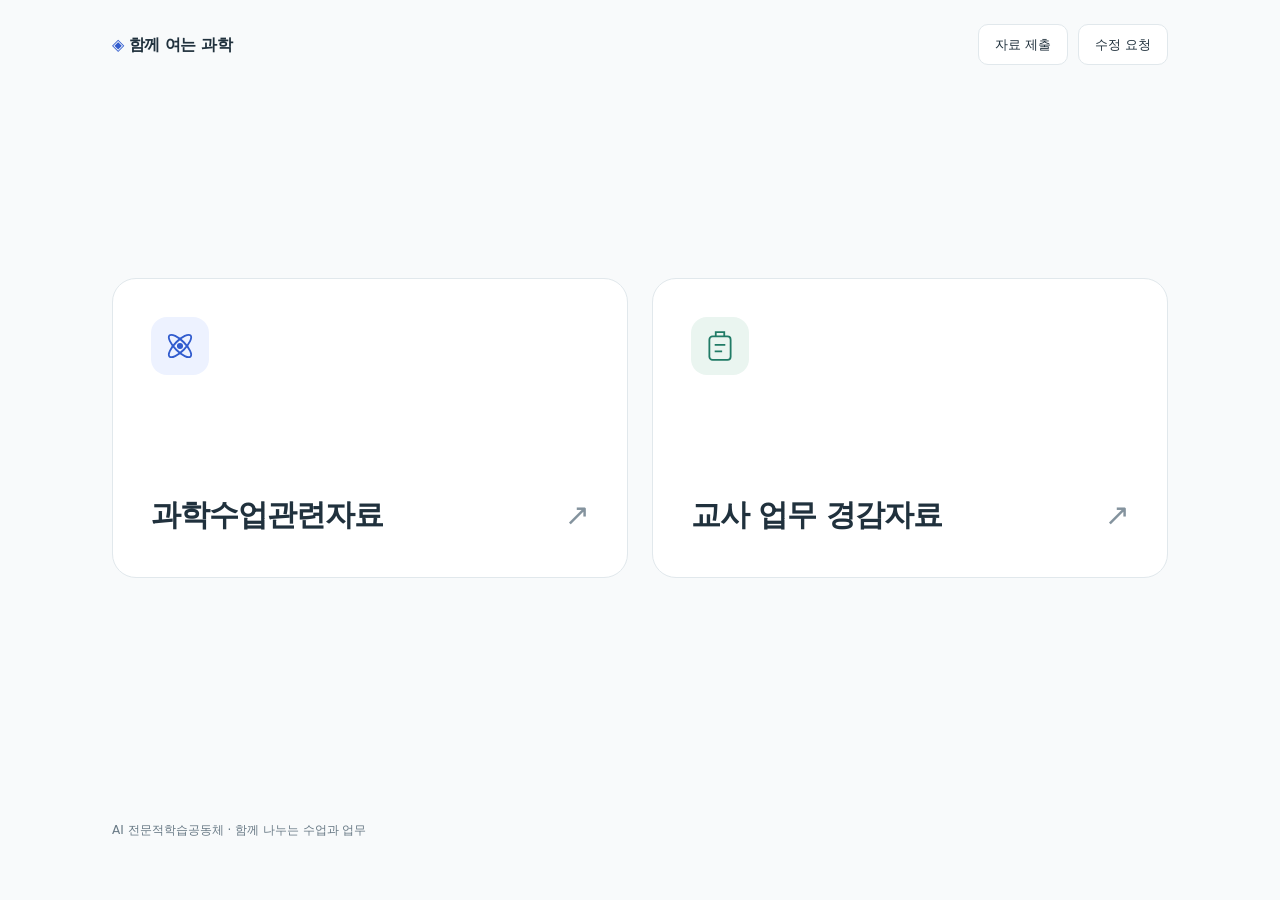
==== commit 209f9463: "Add files via upload" ====
--- a/index.html
+++ b/index.html
@@ -1,92 +1,15 @@
-<!DOCTYPE html>
-<html lang="ko">
-<head>
-<meta charset="UTF-8"><meta name="viewport" content="width=device-width,initial-scale=1">
-<title>함께 여는 교실</title>
-<meta name="description" content="AI 전문적학습공동체 과학수업 자료와 교사 업무 경감 자료">
-<style>
-:root{--ink:#203039;--muted:#64727a;--line:#e0e7e9;--accent:#315ec1;--tint:#eff4ff}
-*{box-sizing:border-box}body{margin:0;font-family:"Pretendard","Malgun Gothic",sans-serif;background:#fafbfc;color:var(--ink);line-height:1.6;word-break:keep-all}a{color:inherit;text-decoration:none}button,input{font:inherit}button,a{ -webkit-tap-highlight-color:transparent}button{cursor:pointer}a:focus-visible,button:focus-visible,input:focus-visible{outline:3px solid #c58125;outline-offset:5px}[hidden]{display:none!important}
-header{max-width:1120px;margin:auto;padding:30px 32px;display:flex;align-items:center;justify-content:space-between}.brand{font-size:17px;font-weight:800;letter-spacing:-.5px;display:flex;align-items:center;gap:10px}.mark{color:#315ec1;font-size:25px}.community{font-size:12px;color:var(--muted)}main{max-width:1120px;margin:auto;padding:0 32px}
-.home{min-height:calc(100svh - 145px);display:flex;flex-direction:column;justify-content:center;padding-bottom:70px}.choices{display:grid;grid-template-columns:1fr 1fr;gap:24px}.choice{min-height:300px;background:#fff;border:1px solid var(--line);border-radius:24px;padding:36px;display:flex;flex-direction:column;align-items:flex-start;position:relative;transition:transform .18s,border-color .18s,box-shadow .18s}.choice:hover{transform:translateY(-5px);border-color:#a6bce8;box-shadow:0 18px 50px #20303908}.choice.work:hover{border-color:#9ac9be}.symbol{width:65px;height:65px;border-radius:18px;display:grid;place-items:center;background:#eff4ff;color:#315ec1}.work .symbol{background:#eaf6f2;color:#237766}.symbol svg{width:36px;height:36px}.choice h1{font-size:clamp(23px,3vw,31px);font-weight:750;letter-spacing:-1px;margin:auto 0 0;padding-top:40px}.arrow{position:absolute;bottom:37px;right:32px;font-size:23px;color:#8a979e}.choice h1{padding-right:25px}
-footer{max-width:1120px;margin:auto;padding:18px 32px 24px;font-size:11px;color:#7c878d}
-.library{padding:26px 0 60px;min-height:calc(100svh - 145px)}.crumb{display:flex;gap:12px;align-items:center;font-size:13px;color:var(--muted);margin-bottom:28px}.crumb a:hover{color:var(--accent)}.heading{display:flex;justify-content:space-between;align-items:center;gap:24px;margin-bottom:28px}h2{font-size:32px;letter-spacing:-1px;line-height:1.35;margin:0}.search{width:285px;padding:12px 15px;border:1px solid var(--line);border-radius:11px;background:white;color:var(--ink)}.filters{display:flex;gap:9px;flex-wrap:wrap;border-bottom:1px solid var(--line);padding-bottom:22px}.filter{border:1px solid var(--line);padding:9px 18px;background:#fff;border-radius:30px;font-size:13px;color:var(--muted)}.filter[aria-pressed="true"]{background:var(--accent);color:white;border-color:var(--accent)}.list-meta{margin:23px 0 17px;font-size:12px;color:var(--muted);display:flex;justify-content:space-between;gap:15px}.grid{display:grid;grid-template-columns:repeat(3,1fr);gap:18px}.resource{border:1px solid var(--line);border-radius:17px;background:white;padding:25px;display:flex;flex-direction:column;min-height:225px}.label{font-size:11px;font-weight:700;color:var(--accent)}.resource h3{font-size:19px;margin:14px 0 10px;letter-spacing:-.6px}.resource p{font-size:13px;color:var(--muted);margin:0 0 24px;flex:1}.card-bottom{display:flex;justify-content:space-between;align-items:center;gap:10px;font-size:12px;border-top:1px solid #edf0f2;padding-top:15px}.status{color:#7c878d}.open{color:var(--accent);font-weight:700}.empty{text-align:center;padding:70px 15px;border:1px dashed var(--line);border-radius:15px;color:var(--muted)}.reset{display:block;margin:18px auto 0;padding:9px 16px;border:0;border-radius:8px;background:var(--ink);color:white}.back-home{display:inline-flex;margin-top:35px;font-size:13px;color:var(--muted)}.skip{position:absolute;top:-80px;left:20px;background:white;padding:12px;z-index:5}.skip:focus{top:10px}noscript{display:block;border:1px solid #ddd;padding:20px}
-@media(max-width:850px){.grid{grid-template-columns:repeat(2,1fr)}.choice{padding:28px;min-height:270px}.choice h1{font-size:25px}.arrow{right:25px;bottom:28px}}
-@media(max-width:600px){header{padding:24px 22px}.community{font-size:10px}.brand{font-size:15px}main{padding:0 22px}.home{padding:24px 0 50px;min-height:calc(100svh - 135px)}.choices{grid-template-columns:1fr;gap:16px}.choice{min-height:210px;padding:27px}.choice h1{font-size:25px;padding-top:25px}.symbol{width:52px;height:52px;border-radius:15px}.symbol svg{width:30px;height:30px}.heading{display:block}.search{width:100%;margin-top:20px}h2{font-size:27px}.grid{grid-template-columns:1fr}.list-meta{flex-wrap:wrap}.filter{padding:8px 13px;font-size:12px}footer{padding:18px 22px}.library{padding-top:15px}}
-@media(prefers-reduced-motion:reduce){*{transition:none!important}}
-</style>
-</head>
-<body>
-<a href="#content" class="skip">본문으로 이동</a>
-<header><a class="brand" href="#home"><span class="mark" aria-hidden="true">✳</span>함께 여는 교실</a><span class="community">AI 전문적학습공동체</span></header>
-<main id="content">
-<section class="home" id="home-view" aria-label="자료 분류 선택">
-<div class="choices">
-<a class="choice" href="#science"><span class="symbol" aria-hidden="true"><svg viewBox="0 0 48 48" fill="none" stroke="currentColor" stroke-width="1.8"><ellipse cx="24" cy="24" rx="20" ry="8"/><ellipse cx="24" cy="24" rx="20" ry="8" transform="rotate(60 24 24)"/><ellipse cx="24" cy="24" rx="20" ry="8" transform="rotate(-60 24 24)"/><circle cx="24" cy="24" r="3" fill="currentColor"/></svg></span><h1>과학수업 관련 자료</h1><span class="arrow" aria-hidden="true">↗</span></a>
-<a class="choice work" href="#work"><span class="symbol" aria-hidden="true"><svg viewBox="0 0 48 48" fill="none" stroke="currentColor" stroke-width="1.8"><rect x="8" y="10" width="32" height="31" rx="5"/><path d="M17 10V7h14v3M16 21l3 3 6-7m-9 15 3 3 6-7m4-6h5m-5 11h5" stroke-linecap="round" stroke-linejoin="round"/></svg></span><h1>교사 업무 경감 자료</h1><span class="arrow" aria-hidden="true">↗</span></a>
+<!doctype html>
+<html lang="ko"><head><meta charset="utf-8"><meta name="viewport" content="width=device-width,initial-scale=1"><title>함께 여는 과학</title><meta name="description" content="AI 전문적학습공동체의 과학수업 자료와 교사 업무 경감 자료"><link rel="stylesheet" href="style.css"></head>
+<body><header><a class="brand" href="#"><span>◈</span> 함께 여는 과학</a><nav aria-label="자료 참여"><a id="submit" class="button small">자료 제출</a><a id="edit" class="button small">수정 요청</a></nav></header>
+<main><section id="home" aria-label="자료 분류"><div class="choices">
+<button class="choice" data-category="science"><svg viewBox="0 0 32 32" fill="none" stroke="currentColor" stroke-width="1.7" aria-hidden="true"><ellipse cx="16" cy="16" rx="14" ry="5" transform="rotate(45 16 16)"/><ellipse cx="16" cy="16" rx="14" ry="5" transform="rotate(-45 16 16)"/><circle cx="16" cy="16" r="2" fill="currentColor"/></svg><strong>과학수업관련자료 <span>↗</span></strong></button>
+<button class="choice work" data-category="work"><svg viewBox="0 0 32 32" fill="none" stroke="currentColor" stroke-width="1.7" aria-hidden="true"><rect x="6" y="7" width="20" height="22" rx="3"/><path d="M12 7V3h8v4M11 15h10M11 21h7"/></svg><strong>교사 업무 경감자료 <span>↗</span></strong></button>
 </div></section>
-<section class="library" id="library-view" aria-labelledby="section-title" hidden>
-<div class="crumb"><a href="#home">← 처음으로</a><span aria-hidden="true">/</span><span id="crumb-current"></span></div>
-<div class="heading"><h2 id="section-title" tabindex="-1"></h2><input class="search" id="search" type="search" placeholder="자료 검색" aria-label="현재 분류에서 자료 검색"></div>
-<div class="filters" id="filters" aria-label="세부 분류"></div>
-<div class="list-meta"><span id="count" role="status" aria-live="polite"></span><span id="sample-note"></span></div>
-<div class="grid" id="cards"></div>
-<div class="empty" id="empty" hidden><span>이 분류에 등록된 자료가 없거나 검색 결과가 없습니다.</span><button class="reset" id="reset">이 분야의 전체 자료 보기</button></div>
-<a class="back-home" href="#home">← 두 가지 분류로 돌아가기</a>
-</section>
-<noscript>자료를 분류별로 보려면 브라우저의 JavaScript를 허용해주세요.</noscript>
-</main>
-<footer>© 2026 함께 여는 교실</footer>
-
-<!-- 자료를 등록할 때 아래 JSON 목록만 수정하세요.
-category: science(과학수업), work(교사 업무 경감)
-subcategory: science는 물리학/화학/생명과학/지구과학/과학탐구실험/융합·공통
-             work는 학급 운영/평가·기록/문서·행정/시간·일정/기타 도구
-url: 빈 문자열은 준비 중. 내부 파일은 tools/timer/index.html 같은 상대경로.
-example: 실제 자료는 false. 준비 중인 예시 카드는 true.
-마지막 항목 뒤에는 쉼표를 붙이지 마세요. -->
-<script id="resource-data" type="application/json">
-[
-  {"title":"힘과 운동 시뮬레이션","category":"science","subcategory":"물리학","description":"힘과 질량에 따른 운동의 변화를 탐구합니다.","type":"시뮬레이션","url":"","example":true},
-  {"title":"발명 아이디어 탐구 활동지","category":"science","subcategory":"과학탐구실험","description":"과학 원리로 일상의 불편을 해결하는 설계 활동입니다.","type":"활동지","url":"","example":true},
-  {"title":"학교 주변 생태 탐구","category":"science","subcategory":"생명과학","description":"주변 생물의 특징과 서식 환경을 관찰합니다.","type":"탐구 활동","url":"","example":true},
-  {"title":"학급 자리배치 도우미","category":"work","subcategory":"학급 운영","description":"교실 구성에 맞춰 학생의 자리를 배치합니다.","type":"웹 도구","url":"","example":true},
-  {"title":"수업·수행평가 타이머","category":"work","subcategory":"시간·일정","description":"활동 시간과 남은 시간을 큰 화면으로 안내합니다.","type":"웹 도구","url":"","example":true},
-  {"title":"안내문 작성 도움 자료","category":"work","subcategory":"문서·행정","description":"안내문 양식과 AI 활용 예시를 모았습니다.","type":"문서","url":"","example":true}
-]
-</script>
-<script>
-'use strict';
-const GROUPS={
-science:{title:'과학수업 관련 자료',color:'#315ec1',subcategories:['물리학','화학','생명과학','지구과학','과학탐구실험','융합·공통']},
-work:{title:'교사 업무 경감 자료',color:'#237766',subcategories:['학급 운영','평가·기록','문서·행정','시간·일정','기타 도구']}
-};
-const $=id=>document.getElementById(id);
-let resources=[],dataError=false;
-try{resources=JSON.parse($('resource-data').textContent);if(!Array.isArray(resources)||resources.some(r=>!r||!GROUPS[r.category]||typeof r.title!=='string'||typeof r.subcategory!=='string'||typeof r.url!=='string'))throw Error('잘못된 자료 형식');}catch(e){resources=[];dataError=true;}
-let category='science',subcategory='전체';
-function safeURL(value){if(!value||!value.trim())return '';try{const u=new URL(value,location.href);return ['https:','http:'].includes(u.protocol)||(location.protocol==='file:'&&u.protocol==='file:')?u.href:'';}catch{return '';}}
-function filteredResources(){const q=$('search').value.trim().toLowerCase();return resources.filter(r=>r.category===category&&(subcategory==='전체'||r.subcategory===subcategory)&&[r.title,r.description||'',r.subcategory,r.type||''].join(' ').toLowerCase().includes(q));}
-function render(){
-const list=filteredResources();$('cards').replaceChildren();
-for(const r of list){const card=document.createElement('article');card.className='resource';const label=document.createElement('span');label.className='label';label.textContent=r.subcategory+' · '+(r.type||'자료');
-const title=document.createElement('h3');title.textContent=r.title;
-const description=document.createElement('p');description.textContent=r.description||'';
-const bottom=document.createElement('div');bottom.className='card-bottom';
-const status=document.createElement('span');status.className='status';const url=safeURL(r.url);status.textContent=url?'이용 가능':(r.example?'준비 중 · 예시':'준비 중');bottom.append(status);
-if(url){const link=document.createElement('a');link.className='open';link.href=url;link.target='_blank';link.rel='noopener noreferrer';link.textContent='자료 열기 ↗';link.setAttribute('aria-label',r.title+' 열기 (새 탭)');bottom.append(link);}
-card.append(label,title,description,bottom);$('cards').append(card);
-}
-$('count').textContent=dataError?'자료 목록을 읽지 못했습니다. resource-data의 JSON 형식을 확인해주세요.':list.length+'개 자료';
-$('sample-note').textContent=list.some(r=>r.example)?'준비 중 항목은 구성 예시입니다.':'';
-$('empty').hidden=list.length>0||dataError;
-$('filters').querySelectorAll('button').forEach(b=>b.setAttribute('aria-pressed',String(b.dataset.value===subcategory)));
-}
-function buildFilters(){const choices=['전체',...new Set([...GROUPS[category].subcategories,...resources.filter(r=>r.category===category).map(r=>r.subcategory)])];$('filters').replaceChildren();choices.forEach(value=>{const b=document.createElement('button');b.className='filter';b.dataset.value=value;b.textContent=value;b.setAttribute('aria-pressed',String(value===subcategory));b.addEventListener('click',()=>{subcategory=value;render();});$('filters').append(b);});}
-function route(focus=false){let hash;try{hash=decodeURIComponent(location.hash.slice(1));}catch{hash='home';}const isLibrary=Object.hasOwn(GROUPS,hash);$('home-view').hidden=isLibrary;$('library-view').hidden=!isLibrary;
-if(!isLibrary){document.title='함께 여는 교실';if(focus)document.querySelector('.choice').focus();return;}
-category=hash;subcategory='전체';$('search').value='';$('section-title').textContent=GROUPS[category].title;$('crumb-current').textContent=GROUPS[category].title;document.documentElement.style.setProperty('--accent',GROUPS[category].color);document.title=GROUPS[category].title+' | 함께 여는 교실';buildFilters();render();if(focus)$('section-title').focus();
-}
-window.addEventListener('hashchange',()=>{route(true);window.scrollTo(0,0);});
-$('search').addEventListener('input',render);$('reset').addEventListener('click',()=>{subcategory='전체';$('search').value='';render();$('search').focus();});route();
-</script></body></html>+<section id="browse" hidden><a href="#" class="small muted">← 처음으로</a><h1 id="heading" tabindex="-1"></h1><div class="filters">
+<label class="small" for="search">자료 검색</label><input class="search" id="search" type="search" placeholder="제목, 설명, 과목으로 검색">
+<div id="scienceFilters"><fieldset><legend>학교급</legend><div id="school" class="chips"></div></fieldset><fieldset><legend>학년 · 여러 개 선택 가능</legend><div id="grades" class="chips"></div></fieldset><fieldset><legend>과목 · 여러 개 선택 가능</legend><div id="subjects" class="chips"></div></fieldset><p class="small muted">고등학교 과목의 편성 학년은 학교에 따라 다를 수 있습니다.</p></div>
+<fieldset id="workFilters" hidden><legend>업무 분류</legend><div id="work" class="chips"></div></fieldset>
+<div class="toolbar"><span class="small muted">선택하지 않으면 전체 자료를 표시합니다.</span><button class="small" id="reset">선택 초기화</button></div></div>
+<p id="count" class="small muted" role="status"></p><div id="cards" class="cards"></div></section>
+<noscript>자료 목록을 보려면 브라우저에서 JavaScript를 허용해 주세요.</noscript></main><footer>AI 전문적학습공동체 · 함께 나누는 수업과 업무</footer>
+<script src="catalog.js"></script><script src="config.js"></script><script src="data.js"></script><script src="core.js"></script><script src="app.js"></script></body></html>
--- a/style.css
+++ b/style.css
@@ -0,0 +1 @@
+:root{--ink:#20313d;--muted:#687985;--line:#e1e8ec;--blue:#315cce;--green:#207b66;--paper:#f8fafb}*{box-sizing:border-box}body{margin:0;background:var(--paper);color:var(--ink);font:16px/1.65 'Malgun Gothic',system-ui,sans-serif;word-break:keep-all}a{color:inherit}button,input,select,textarea{font:inherit}button,a,input,textarea,select{touch-action:manipulation}button{cursor:pointer}button:disabled{cursor:default;opacity:.55}button,a,input,textarea,select{outline-offset:4px}button:focus-visible,a:focus-visible,input:focus-visible{outline:3px solid #d18521}[hidden]{display:none!important}header,main,footer{max-width:1120px;margin:auto;padding:24px 32px}header{display:flex;align-items:center;justify-content:space-between;gap:20px}.brand{font-weight:800;text-decoration:none;letter-spacing:-.5px}.brand span{color:var(--blue)}nav{display:flex;gap:10px;flex-wrap:wrap}.button,button{border:1px solid var(--line);border-radius:10px;background:#fff;padding:9px 16px;color:var(--ink);text-decoration:none;display:inline-block}.primary{background:var(--blue);color:#fff;border-color:var(--blue)}.small{font-size:13px}.muted{color:var(--muted)}#home{min-height:70vh;display:flex;align-items:center}.choices{display:grid;grid-template-columns:1fr 1fr;gap:24px;width:100%}.choice{padding:38px;min-height:300px;text-align:left;border-radius:24px;display:flex;flex-direction:column;align-items:flex-start;transition:box-shadow .2s,transform .2s}.choice:hover{transform:translateY(-4px);box-shadow:0 15px 40px #20313d0c}.choice svg{width:58px;height:58px;padding:12px;border-radius:16px;background:#edf2ff;color:var(--blue)}.choice.work svg{background:#eaf5f0;color:var(--green)}.choice strong{font-size:clamp(22px,3vw,30px);letter-spacing:-1px;margin-top:auto;padding-top:40px;width:100%;display:flex;justify-content:space-between;gap:15px}.choice strong span{color:#84939e;font-weight:400}h1{font-size:30px;letter-spacing:-1px;margin:20px 0}h2{font-size:20px;margin:8px 0}p{margin:10px 0}.filters{background:#fff;border:1px solid var(--line);border-radius:18px;padding:22px;margin:18px 0 26px}fieldset{border:0;padding:0;margin:16px 0}legend{font-size:13px;font-weight:700;margin-bottom:8px}.chips{display:flex;gap:8px;flex-wrap:wrap}.chip{display:inline-flex;position:relative;cursor:pointer}.chip input{position:absolute;opacity:0;width:1px}.chip span{border:1px solid var(--line);border-radius:8px;padding:6px 12px;font-size:14px;background:#fff}.chip input:checked+span{border-color:var(--blue);background:#edf2ff;color:var(--blue)}.chip input:focus-visible+span{outline:3px solid #d18521;outline-offset:2px}.search{width:100%;border:1px solid var(--line);border-radius:10px;padding:12px;background:#fafbfd}.toolbar{display:flex;justify-content:space-between;align-items:center;gap:16px}.cards{display:grid;grid-template-columns:repeat(2,1fr);gap:18px}.card{background:#fff;border:1px solid var(--line);border-radius:16px;padding:25px;display:flex;flex-direction:column}.card .description{white-space:pre-wrap;word-break:break-word;font-size:14px;color:#566874;flex:1}.meta{display:flex;gap:7px;flex-wrap:wrap;font-size:12px;color:#52687a}.tag{background:#f0f4f7;border-radius:5px;padding:3px 8px}.links{display:flex;gap:9px;flex-wrap:wrap;margin-top:20px}.empty{padding:60px 20px;text-align:center;border:1px dashed var(--line);border-radius:16px;grid-column:1/-1}.id{font-size:11px;color:var(--muted);margin-top:18px;user-select:all}footer{font-size:12px;color:var(--muted);margin-top:30px}label.field{display:block;margin:15px 0}label.field input,label.field textarea,label.field select{display:block;width:100%;padding:9px;border:1px solid #bdcbd5;border-radius:8px;margin-top:5px}textarea{min-height:95px;resize:vertical}.panel{background:#fff;border:1px solid var(--line);border-radius:16px;padding:24px;margin:20px 0}.notice{padding:12px;border-radius:9px;background:#edf2ff}.error{color:#a53122}.admin-grid{display:grid;grid-template-columns:260px 1fr;gap:20px}.admin-list button{width:100%;text-align:left;margin:4px 0;overflow-wrap:anywhere}.admin-list button[aria-current=true]{border-color:var(--blue);background:#edf2ff}.row{display:flex;gap:12px;flex-wrap:wrap}.row>*{flex:1}.full{width:100%}@media(max-width:700px){header,main,footer{padding:20px}header{align-items:flex-start;flex-direction:column}.choices,.cards,.admin-grid{grid-template-columns:1fr}.choice{min-height:200px;padding:26px}#home{min-height:auto;padding:35px 0}.choice strong{padding-top:25px}.toolbar{align-items:flex-start}.filters{padding:16px}.panel{padding:18px}}
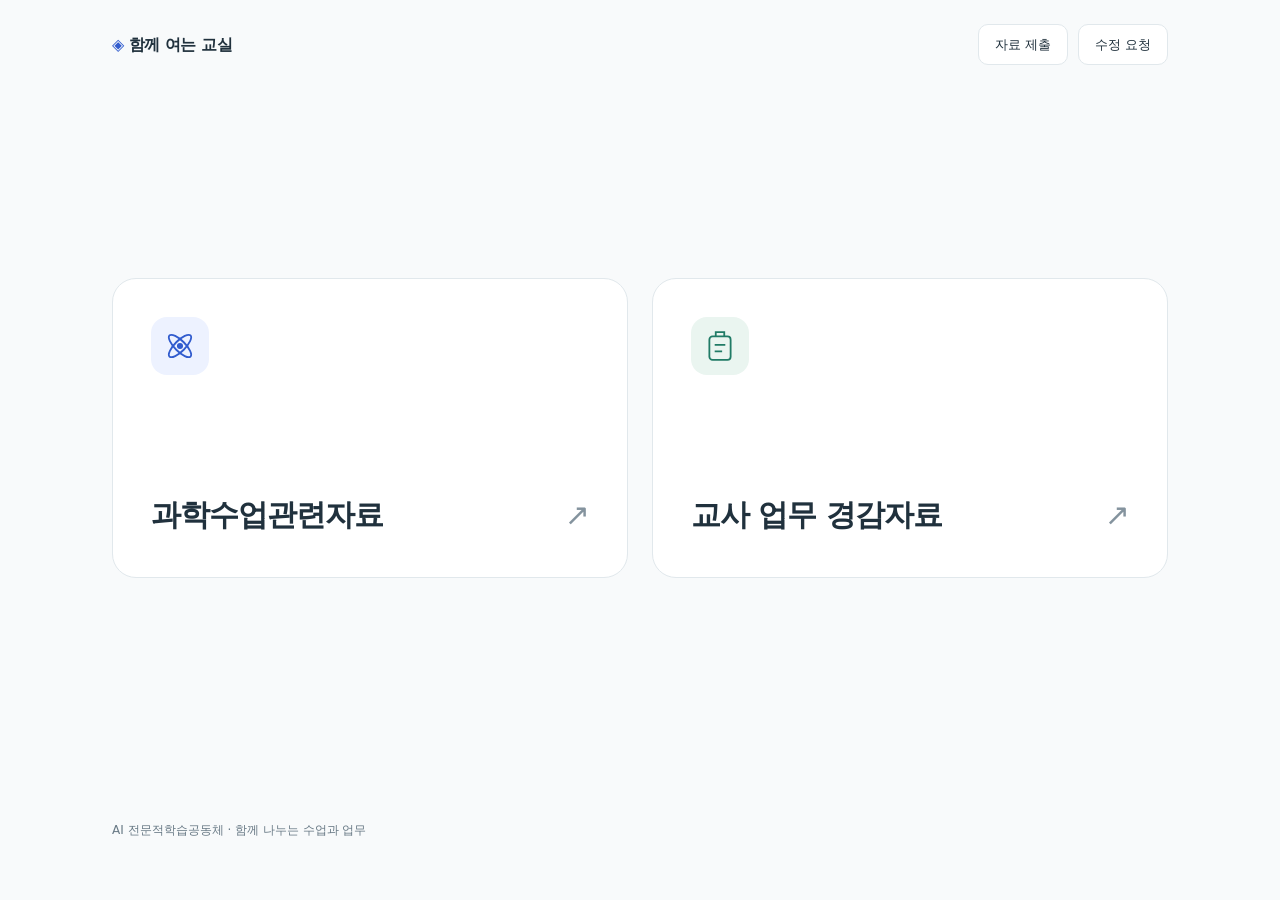
==== commit c6e430ae: "Add files via upload" ====
--- a/index.html
+++ b/index.html
@@ -1,6 +1,6 @@
 <!doctype html>
-<html lang="ko"><head><meta charset="utf-8"><meta name="viewport" content="width=device-width,initial-scale=1"><title>함께 여는 과학</title><meta name="description" content="AI 전문적학습공동체의 과학수업 자료와 교사 업무 경감 자료"><link rel="stylesheet" href="style.css"></head>
-<body><header><a class="brand" href="#"><span>◈</span> 함께 여는 과학</a><nav aria-label="자료 참여"><a id="submit" class="button small">자료 제출</a><a id="edit" class="button small">수정 요청</a></nav></header>
+<html lang="ko"><head><meta charset="utf-8"><meta name="viewport" content="width=device-width,initial-scale=1"><title>함께 여는 교실</title><meta name="description" content="AI 전문적학습공동체의 과학수업 자료와 교사 업무 경감 자료"><link rel="stylesheet" href="style.css"></head>
+<body><header><a class="brand" href="#"><span>◈</span> 함께 여는 교실</a><nav aria-label="자료 참여"><a id="submit" class="button small">자료 제출</a><a id="edit" class="button small">수정 요청</a></nav></header>
 <main><section id="home" aria-label="자료 분류"><div class="choices">
 <button class="choice" data-category="science"><svg viewBox="0 0 32 32" fill="none" stroke="currentColor" stroke-width="1.7" aria-hidden="true"><ellipse cx="16" cy="16" rx="14" ry="5" transform="rotate(45 16 16)"/><ellipse cx="16" cy="16" rx="14" ry="5" transform="rotate(-45 16 16)"/><circle cx="16" cy="16" r="2" fill="currentColor"/></svg><strong>과학수업관련자료 <span>↗</span></strong></button>
 <button class="choice work" data-category="work"><svg viewBox="0 0 32 32" fill="none" stroke="currentColor" stroke-width="1.7" aria-hidden="true"><rect x="6" y="7" width="20" height="22" rx="3"/><path d="M12 7V3h8v4M11 15h10M11 21h7"/></svg><strong>교사 업무 경감자료 <span>↗</span></strong></button>
